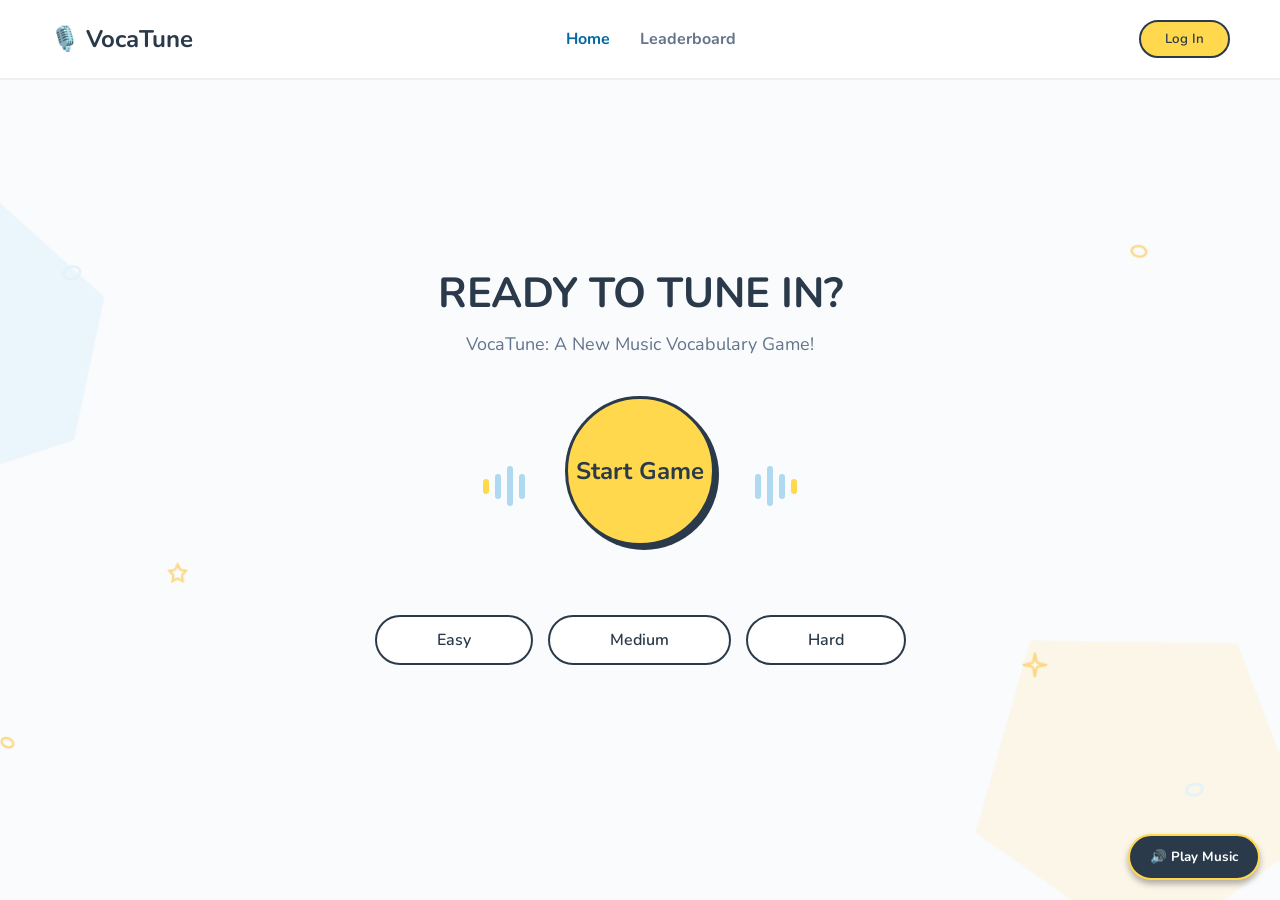
==== Index.html @ 41f9c8a9 "Migrasi VocaTune ke arsitektur MPA" ====
<!DOCTYPE html>
<html lang="en">
<head>
    <meta charset="UTF-8">
    <meta name="viewport" content="width=device-width, initial-scale=1.0">
    <title>Document</title>
    <link rel="stylesheet" href="style.css">
    <link href="https://fonts.googleapis.com/css2?family=Nunito:wght@400;700;900&display=swap" rel="stylesheet">

</head>
<body>
    <div class="floating-notes">
        <span class="note note-1">&#9835;</span> <!-- Nada ♫ -->
        <span class="note note-2">&#9834;</span> <!-- Nada ♪ -->
        <span class="note note-3">&#9836;</span> <!-- Nada ♬ -->
        <span class="note note-4">&#9835;</span>
        <span class="note note-5">&#9834;</span>
    </div>

    <!-- Ornamen Bintang Mengambang -->
    <div class="floating-stars">
        <div class="star star-1">
            <svg viewBox="0 0 24 24" fill="none" stroke="#F6D365" stroke-width="2">
                <polygon
                    points="12 2 15.09 8.26 22 9.27 17 14.14 18.18 21.02 12 17.77 5.82 21.02 7 14.14 2 9.27 8.91 8.26 12 2">
                </polygon>
            </svg>
        </div>
        <div class="star star-2">
            <svg viewBox="0 0 24 24" fill="none" stroke="#F6D365" stroke-width="2">
                <polygon
                    points="12 2 15.09 8.26 22 9.27 17 14.14 18.18 21.02 12 17.77 5.82 21.02 7 14.14 2 9.27 8.91 8.26 12 2">
                </polygon>
            </svg>
        </div>
        <div class="star star-3">
            <svg viewBox="0 0 24 24" fill="none" stroke="#F6D365" stroke-width="2">
                <polygon
                    points="12 2 15.09 8.26 22 9.27 17 14.14 18.18 21.02 12 17.77 5.82 21.02 7 14.14 2 9.27 8.91 8.26 12 2">
                </polygon>
            </svg>
        </div>
        <div class="star star-4">
            <svg viewBox="0 0 24 24" fill="none" stroke="#F6D365" stroke-width="2">
                <polygon
                    points="12 2 15.09 8.26 22 9.27 17 14.14 18.18 21.02 12 17.77 5.82 21.02 7 14.14 2 9.27 8.91 8.26 12 2">
                </polygon>
            </svg>
        </div>
        <div class="star star-5">
            <svg viewBox="0 0 24 24" fill="none" stroke="#F6D365" stroke-width="2">
                <polygon
                    points="12 2 15.09 8.26 22 9.27 17 14.14 18.18 21.02 12 17.77 5.82 21.02 7 14.14 2 9.27 8.91 8.26 12 2">
                </polygon>
            </svg>
        </div>
    </div>

    <!-- 1. NAVIGATION BAR (NAVBAR) -->
    <nav class="navbar">
        <div class="logo">
            <span class="icon">🎙️</span>
            <strong>VocaTune</strong>
        </div>

        <!-- 👇 BAGIAN INI YANG KITA PERBAIKI 👇 -->
        <ul class="nav-links">
            <li><a href="#" id="navHome" class="active">Home</a></li>
            <li><a href="#" id="navLeaderboard">Leaderboard</a></li>
            <!-- 👇 TOMBOL PAUSE PRESISI (SVG) 👇 -->
            <li>
                <a href="#" id="navPause" class="btn-pause-circle" style="display: none;">
                    <svg width="14" height="16" viewBox="0 0 14 16" fill="currentColor">
                        <rect x="0" y="0" width="4" height="16" rx="1"></rect>
                        <rect x="10" y="0" width="4" height="16" rx="1"></rect>
                    </svg>
                </a>
            </li>
        </ul>

        <div class="auth-button">
            <button id="btnLogin" class="btn-primary">Log In</button>
            <!-- Tombol Profil untuk Member (Disembunyikan di awal) -->
            <button id="btnProfile" class="btn-profile" style="display: none;">
                <span class="icon-user">👤</span> Akbar
            </button>
        </div>
    </nav>

    <!-- 2. HERO SECTION (TAMPILAN UTAMA LANDING PAGE) -->
    <main class="hero-section">
        <div class="hero-content">
            <h1 class="title">READY TO TUNE IN?</h1>
            <p class="subtitle">VocaTune: A New Music Vocabulary Game!</p>
            <!-- Tombol Utama Start Game & Dekorasi Gelombang -->
            <div class="start-container">
                <!-- Gelombang Kiri -->
                <div class="audio-wave wave-left">
                    <div class="bar bar-1"></div>
                    <div class="bar bar-2"></div>
                    <div class="bar bar-3"></div>
                    <div class="bar bar-2"></div>
                </div>

                <!-- Wadah untuk Tombol Start dan Maskot -->
                <div class="start-wrapper">
                    <!-- Gambar Maskot -->
                    <!-- Gambar Maskot (Warna Kuning) -->
                    <img src="https://api.dicebear.com/7.x/bottts/svg?seed=Milo&baseColor=ffd84d" alt="Maskot Vocatune"
                        class="mascot-peek">

                    <!-- Tombol Start Milikmu -->
                    <button id="btnStart" class="btn-start">Start Game</button>
                </div>

                <!-- Gelombang Kanan -->
                <div class="audio-wave wave-right">
                    <div class="bar bar-2"></div>
                    <div class="bar bar-3"></div>
                    <div class="bar bar-2"></div>
                    <div class="bar bar-1"></div>
                </div>
            </div>

            <!-- Pilihan Mode Permainan -->
            <!-- Pesan Pilihan Mode (Awalnya Kosong) -->
            <p id="mode-message" class="mode-message"></p>

            <!-- Pilihan Mode Permainan -->
            <div class="mode-selection">
                <button class="btn-mode">Easy</button>
                <button class="btn-mode">Medium</button>
                <button class="btn-mode">Hard</button>
            </div>
        </div>
    </main>
    <!-- Wadah Tombol Menu Bawah -->
<div id="dashboard-menu-buttons" style="display: flex; justify-content: center; gap: 60px; margin-top: -20px;">
    
    <!-- Tombol 1: Runtunan Harian -->
    <div id="btnRuntunanHarian" style="cursor: pointer; text-align: center; max-width: 180px; transition: transform 0.2s;" onmouseover="this.style.transform='scale(1.05)'" onmouseout="this.style.transform='scale(1)'">
        <div style="width: 65px; height: 65px; border: 2px solid #2b3a4a; border-radius: 16px; display: flex; justify-content: center; align-items: center; margin: 0 auto 12px auto; background-color: #fcfaf8;">
            <span style="font-size: 28px;">🔥</span> <!-- Bisa diganti dengan tag <img> ikon SVG aslimu -->
        </div>
        <h3 style="color: #2b3a4a; font-family: 'Nunito', sans-serif; font-size: 15px; font-weight: 800; margin: 0 0 6px 0;">
            Runtunan harian: <span id="home-streak-value">0 Hari</span>
        <p style="color: black; font-family: 'Nunito', sans-serif; font-size: 11px; margin: 0; line-height: 1.4;">Keep your streak alive by playing every day to earn bonus points!</p>
    </div> 

    <!-- Tombol 2: Skor Tertinggi -->
    <div id="btnSkorTertinggi" style="cursor: pointer; text-align: center; max-width: 180px; transition: transform 0.2s;" onmouseover="this.style.transform='scale(1.05)'" onmouseout="this.style.transform='scale(1)'">
        <div style="width: 65px; height: 65px; border: 2px solid #2b3a4a; border-radius: 16px; display: flex; justify-content: center; align-items: center; margin: 0 auto 12px auto; background-color: #fcfaf8;">
            <span style="font-size: 28px;">🏆</span> <!-- Bisa diganti dengan tag <img> ikon SVG aslimu -->
        </div>
        <h3 style="color: #2b3a4a; font-family: 'Nunito', sans-serif; font-size: 15px; font-weight: 800; margin: 0 0 6px 0;">Skor Tertinggi</h3>
        <p style="color: black; font-family: 'Nunito', sans-serif; font-size: 11px; margin: 0; line-height: 1.4;">Raih skor tertinggi dan buktikan kamu adalah yang terbaik!</p>
    </div>

</div>
  <!-- ================= SECTION AUTH (LOG IN & SIGN UP) ================= -->
    <section id="auth-section" style="display: none; position: fixed; top: 0; left: 0; width: 100%; height: 100%; background: rgba(0,0,0,0.7); z-index: 999; justify-content: center; align-items: center;">
        
        <!-- KOTAK FORM LOGIN -->
        <div id="form-login" class="auth-card" style="background: white; padding: 30px; border-radius: 12px; width: 350px; text-align: center;">
            <h2>Log In ke VocaTune</h2>
            <p id="loginError" style="color: red; display: none; font-size: 14px; margin-bottom: 10px;"></p>
            
            <input type="email" id="loginGmail" placeholder="Masukkan Gmail..." style="width: 100%; padding: 10px; margin: 10px 0; border: 1px solid #ccc; border-radius: 6px;" required>
          <!-- Bungkus input password dan ikon matanya di dalam satu div -->
<div style="position: relative; width: 100%; margin-bottom: 15px;">
    <!-- Pastikan ada padding-right agar teks tidak menabrak ikon mata -->
    <input type="password" id="loginPassword" placeholder="Masukkan Password" required style="width: 100%; padding-right: 40px;">
    
    <!-- Ikon matanya ditaruh di sini -->
    <span id="toggleLoginPassword" style="position: absolute; right: 10px; top: 50%; transform: translateY(-50%); cursor: pointer; font-size: 18px; user-select: none;">
        👁️
    </span>
</div>
            <button id="btnSubmitLogin" class="btn-primary" style="width: 100%; padding: 10px; margin-top: 10px;">Log In</button>
            
            <p style="margin-top: 15px; font-size: 14px;">Belum punya akun? <span id="linkToSignUp" style="color: #3498DB; cursor: pointer; text-decoration: underline;">Sign Up di sini</span></p>
        </div>

        <!-- KOTAK FORM SIGN UP -->
        <div id="form-signup" class="auth-card" style="display: none; background: white; padding: 30px; border-radius: 12px; width: 350px; text-align: center;">
            <h2>Buat Akun Baru</h2>
            <p id="signupError" style="color: red; display: none; font-size: 14px; margin-bottom: 10px;"></p>
            
            <input type="text" id="signupUsername" placeholder="Buat Username..." style="width: 100%; padding: 10px; margin: 10px 0; border: 1px solid #ccc; border-radius: 6px;" required>
            <input type="email" id="signupGmail" placeholder="Masukkan Gmail..." style="width: 100%; padding: 10px; margin: 10px 0; border: 1px solid #ccc; border-radius: 6px;" required>
            <input type="password" id="signupPassword" placeholder="Buat Password..." style="width: 100%; padding: 10px; margin: 10px 0; border: 1px solid #ccc; border-radius: 6px;" required>
            <button id="btnSubmitSignup" class="btn-primary" style="width: 100%; padding: 10px; margin-top: 10px;">Sign Up</button>
            
            <p style="margin-top: 15px; font-size: 14px;">Sudah punya akun? <span id="linkToLogin" style="color: #3498DB; cursor: pointer; text-decoration: underline;">Log In di sini</span></p>
        </div>
    </section>

    <!-- Elemen Audio & Tombol BGM -->
    <audio id="bgmAudio" loop autoplay><source src="assets/bgm/s.mp3" type="audio/mpeg"></audio>
    <button id="btnBgm" class="btn-bgm">🔊 Play Music</button>
    <!-- ========================================== -->
    <!-- SCRIPT UNTUK HALAMAN BERANDA -->
    <!-- ========================================== -->
    <script src="https://cdn.jsdelivr.net/npm/@supabase/supabase-js@2"></script>
    <script type="module" src="js/supabase.js"></script>
    <script type="module" src="js/auth.js"></script>
    <script type="module" src="js/ui.js"></script> <!-- Kode klik BGM ada di sini -->
</body>
</html>
---- style.css ----
/* 1. PENGATURAN UMUM */
* {
    margin: 0;
    padding: 0;
    box-sizing: border-box;
    font-family: 'Nunito', sans-serif;
}

body {
    color: #2b3a4a;
    display: flex;
    flex-direction: column;
    min-height: 100vh;

    /* Latar Belakang Utama */
    background-image: url('assets/vocatune-gameplay\ easy\ mode.png');
    background-size: cover;
    background-position: center;
    background-repeat: no-repeat;
}

/* 2. NAVBAR */
.navbar {
    display: flex;
    justify-content: space-between;
    align-items: center;
    padding: 20px 50px;

    background-color: #ffffff;
    border-bottom: 2px solid #f0f0f0;

    /* UBAH DARI ABSOLUTE KE FIXED SUPAYA AMAN DARI BUG KLIK */
    position: fixed;
    width: 100%;
    top: 0;
    left: 0;
    z-index: 1000; /* Ditinggikan agar selalu di atas */
}

.logo {
    font-size: 24px;
    color: #2b3a4a;
}

/* ========================================== */
/* MENU NAVIGASI ATAS */
/* ========================================== */
.nav-links {
    list-style: none;
    /* Menghilangkan titik-titik (bullet) bawaan dari tag ul */
    display: flex;
    gap: 30px;
    margin: 0;
    padding: 0;
}

.nav-links a {
    text-decoration: none;
    color: #64748b;
    font-size: 16px;
    font-weight: bold;
    transition: color 0.3s ease;
}

.nav-links a:hover {
    color: #2b3a4a;
}

.nav-links a.active {
    color: #0369A1;
}

.btn-primary {
    background-color: #ffd84d;
    /* Warna kuning khas Vocatune */
    color: #2b3a4a;
    border: 2px solid #2b3a4a;
    padding: 8px 24px;
    border-radius: 20px;
    font-weight: 600;
    cursor: pointer;
    transition: 0.2s;
}

.btn-primary:hover {
    background-color: #ffcc00;
}

/* 3. HERO SECTION */
.hero-section {
    flex: 1;
    display: flex;
    flex-direction: column;
    align-items: center;
    justify-content: center;
    text-align: center;
    padding: 40px 20px;
    margin-top: 30px;
}

.title {
    font-size: 42px;
    color: #2b3a4a;
    margin-bottom: 10px;
}

.subtitle {
    font-size: 18px;
    color: #64748b;
    margin-bottom: 40px;
}

/* 4. TOMBOL START GAME (BULAT) */
.btn-start {
    background-color: #ffd84d;
    color: #2b3a4a;
    border: 3px solid #2b3a4a;
    width: 150px;
    height: 150px;
    border-radius: 50%;
    font-size: 24px;
    font-weight: 700;
    cursor: pointer;
    margin-bottom: 30px;
    box-shadow: 4px 4px 0px #2b3a4a;
    /* Efek bayangan tegas */
    transition: transform 0.2s;
}

.btn-start:hover {
    transform: scale(1.05);
    /* Membesar sedikit saat disentuh mouse */
}

/* 5. PILIHAN MODE (EASY, MEDIUM, HARD) */
.mode-selection {
    display: flex;
    flex-direction: row;
    /* Mengubah susunan menjadi ke samping */
    justify-content: center;
    /* Posisikan di tengah */
    flex-wrap: wrap;
    /* Jika layar kekecilan, otomatis turun ke bawah */
    gap: 15px;
    /* Memberi jarak antar tombol */
    margin-top: 20px;
}

.btn-mode {
    background-color: #ffffff;
    color: #2b3a4a;
    border: 2px solid #2b3a4a;
    padding: 12px 60px;
    border-radius: 30px;
    font-size: 16px;
    font-weight: 600;
    cursor: pointer;
    transition: all 0.2s ease;
}

/* Efek saat mouse MENYENTUH tombol (Hover) */
.btn-mode:hover {
    background-color: #ffd84d;
    transform: translateY(-3px);
    box-shadow: 0px 4px 0px #2b3a4a;
}

/* Efek saat tombol benar-benar DIPENCET / DIKLIK (Active) */
.btn-mode:active {
    transform: translateY(0px);
    box-shadow: 0px 0px 0px #2b3a4a;
}

/* 6. DEKORASI GELOMBANG SUARA (AUDIO WAVE) */
.start-container {
    display: flex;
    align-items: center;
    justify-content: center;
    gap: 40px;
    margin-bottom: -5px;
}

.audio-wave {
    display: flex;
    align-items: center;
    gap: 6px;
}

.bar {
    width: 6px;
    border-radius: 10px;
    background-color: #aed9f0;
}

.bar-1 {
    height: 15px;
    background-color: #ffd84d;
}

.bar-2 {
    height: 25px;
}

.bar-3 {
    height: 40px;
}

/* 7. ANIMASI GELOMBANG (Bouncing) */
@keyframes soundWave {

    0%,
    100% {
        transform: scaleY(1);
    }

    50% {
        transform: scaleY(0.4);
    }
}

.bar {
    animation: soundWave 1.2s ease-in-out infinite;
}

.wave-left .bar-1,
.wave-right .bar-1 {
    animation-delay: 0s;
}

.wave-left .bar-2,
.wave-right .bar-2 {
    animation-delay: -0.2s;
}

.wave-left .bar-3,
.wave-right .bar-3 {
    animation-delay: -0.4s;
}

/* 8. PESAN PILIHAN MODE */
.mode-message {
    font-size: 16px;
    font-weight: 600;
    color: #64748b;
    margin-bottom: 15px;
    min-height: 24px;
    transition: all 0.3s ease;
}

/* 9. MASKOT MENGINTIP (PEEKING MASCOT) */
.start-wrapper {
    position: relative;
    /* Agar maskot tetap berada di sekitar tombol */
    display: inline-block;
}

.mascot-peek {
    position: absolute;
    top: 30px;
    /* Posisi awal bersembunyi di balik tombol */
    left: 50%;
    transform: translateX(-50%);
    width: 100px;
    height: auto;
    z-index: -1;
    /* Berada di lapisan belakang (di bawah tombol) */

    /* Animasi membal saat naik-turun */
    transition: top 0.3s cubic-bezier(0.175, 0.885, 0.32, 1.275);
}

/* Efek saat mouse mendekati wadah (tombol disentuh) */
.start-wrapper:hover .mascot-peek {
    top: -70px;
    /* Maskot melompat naik ke atas tombol */
}

/* 10. ORNAMEN NOT BALOK MENGAMBANG */
.floating-notes {
    position: fixed;
    /* Ubah 'absolute' menjadi 'fixed' */
    top: 0;
    left: 0;
    width: 100vw;
    /* Gunakan vw agar selebar layar */
    height: 100vh;
    /* Gunakan vh agar setinggi layar penuh */
    pointer-events: none;
    z-index: 1;
    overflow: hidden;
}

/* Bentuk dasar not balok */
.note {
    position: absolute;
    bottom: -100px;
    color: #aed9f0;
    opacity: 1;
    /* UBAH DI SINI: Angka 1 berarti 100% tebal dan solid */
    font-weight: bold;
    /* Membuat bentuk teksnya lebih tebal */
    text-shadow: 0 0 10px #aed9f0, 0 0 20px #aed9f0;
    /* Memberikan efek cahaya (glowing) */
    animation: floatUp linear infinite;
}

/* Animasi melayang ke atas sambil berputar perlahan */
@keyframes floatUp {
    0% {
        transform: translateY(0) rotate(0deg);
        opacity: 0;
    }

    10% {
        opacity: 1;
        /* UBAH DI SINI JUGA */
    }

    90% {
        opacity: 1;
        /* UBAH DI SINI JUGA */
    }

    100% {
        transform: translateY(-110vh) rotate(360deg);
        opacity: 0;
    }
}

/* Mengatur posisi, ukuran, dan kecepatan masing-masing not agar terlihat acak alami */
.note-1 {
    left: 15%;
    animation-duration: 8s;
    font-size: 50px;
}

.note-2 {
    left: 85%;
    animation-duration: 12s;
    animation-delay: 2s;
    font-size: 40px;
}

.note-3 {
    left: 25%;
    animation-duration: 10s;
    animation-delay: 4s;
    font-size: 35px;
}

.note-4 {
    left: 75%;
    animation-duration: 9s;
    animation-delay: 1s;
    font-size: 45px;
    color: #ffd84d;
}

/* Sedikit sentuhan warna kuning! */
.note-5 {
    left: 50%;
    animation-duration: 14s;
    animation-delay: 6s;
    font-size: 60px;
}

/* 11. TOMBOL BACKGROUND MUSIC (BGM) */
.btn-bgm {
    position: fixed;
    bottom: 20px;
    right: 20px;
    padding: 12px 20px;
    background-color: #2b3a4a;
    color: white;
    border: 2px solid #ffd84d;
    /* Garis tepi kuning senada dengan tombol Start */
    border-radius: 50px;
    font-weight: bold;
    cursor: pointer;
    z-index: 10;
    transition: all 0.3s ease;
    box-shadow: 0 4px 6px rgba(0, 0, 0, 0.3);
}

/* Efek saat tombol disentuh mouse */
.btn-bgm:hover {
    transform: scale(1.1);
    background-color: #ffd84d;
    color: #2b3a4a;
}

/* --- ORNAMEN BINTANG (MELAYANG & MENGHILANG) --- */
.floating-stars {
    position: absolute;
    top: 0;
    left: 0;
    width: 100%;
    height: 100%;
    pointer-events: none;
    /* Agar tidak menghalangi klik */
    z-index: 1;
}

.star {
    position: absolute;
    width: 25px;
    /* Ukuran bintang */
    height: 25px;
    /* Menggunakan animasi baru yang berdurasi 5 detik dan berulang */
    animation: floatUpAndFade 5s linear infinite;
    opacity: 0;
    /* Mulai dari transparan */
}

/* Mengatur posisi awal dan jeda waktu muncul agar tidak berbarengan */
.star-1 {
    bottom: 20%;
    left: 15%;
    animation-delay: 0s;
}

.star-2 {
    bottom: 30%;
    left: 80%;
    animation-delay: 1.5s;
}

.star-3 {
    bottom: 10%;
    left: 50%;
    animation-delay: 3s;
}

/* Logika Animasi: Melayang ke atas lalu memudar */
@keyframes floatUpAndFade {
    0% {
        transform: translateY(0) scale(0.8);
        opacity: 0;
        /* Muncul perlahan */
    }

    20% {
        opacity: 1;
        /* Terlihat jelas */
    }

    80% {
        opacity: 1;
        /* Masih terlihat jelas */
    }

    100% {
        transform: translateY(-150px) scale(1.2);
        /* Bergerak jauh ke atas & membesar */
        opacity: 0;
        /* Menghilang di akhir */
    }
}

/* Posisi dan Jeda Waktu Muncul Bintang */
.star-1 {
    bottom: 15%;
    left: 10%;
    animation-delay: 0s;
}

.star-2 {
    bottom: 35%;
    left: 85%;
    animation-delay: 1s;
}

.star-3 {
    bottom: 50%;
    left: 45%;
    animation-delay: 2.5s;
}

.star-4 {
    bottom: 20%;
    left: 70%;
    animation-delay: 1.5s;
}

.star-5 {
    bottom: 40%;
    left: 20%;
    animation-delay: 3s;
}

/* (Bagian @keyframes floatUpAndFade biarkan sama seperti sebelumnya) */

/* ==========================================
   12. WADAH GAME (GAME CONTAINER)
   ========================================== */
#game-container {
    width: 800px;
    height: 580px;
    position: relative;
    margin: 120px auto 0 auto;
    /* Menjauhkan jarak dari Navbar atas agar pas di tengah */
    display: flex;
    justify-content: center;
    align-items: flex-start;
}

#game-container canvas {
    position: absolute;
    top: 0;
    left: 0;
}

/* ========================================== */
/* HALAMAN STATISTIK (DESAIN FINAL) */
/* ========================================== */
#statistik-section {
    display: none;
    /* 🎯 WAJIB DIUBAH DARI FLEX MENJADI NONE AGAR TERSEMBUNYI DI AWAL */
    justify-content: center;

    /* KUNCI 1: Memaksa elemen mulai dari atas, bukan dari tengah layar */
    align-items: flex-start;

    /* KUNCI 2: Padding atas diperbesar menjadi 80px agar tidak mepet atau tertutup menu navigasi */
    padding: 80px 20px 40px;

    background-color: #f8fafc;
    min-height: 100vh;
    width: 100%;
}

.statistik-container {
    width: 100%;
    max-width: 1000px;
    /* Lebar dibuat maksimal agar menyerupai desain */
}

.statistik-header h2 {
    color: #2b3a4a;
    font-size: 24px;
    margin-bottom: 5px;
}

.statistik-header p {
    color: #64748b;
    font-size: 14px;
    margin-bottom: 30px;
}

.stat-card-wide {
    background-color: #ffffff;
    border: 2px solid #2b3a4a;
    border-radius: 15px;
    padding: 25px;
    margin-bottom: 20px;
    text-align: left;
}

.stat-card-header {
    display: flex;
    align-items: center;
    gap: 10px;
    margin-bottom: 15px;
}

.stat-card-header h3 {
    margin: 0;
    color: #2b3a4a;
    font-size: 18px;
    flex-grow: 1;
    /* Mendorong lencana Total ke ujung kanan */
}

.stat-subtitle {
    color: #64748b;
    font-size: 13px;
    margin-bottom: 20px;
}

.stat-info-row {
    display: flex;
    align-items: center;
    gap: 40px;
}

.stat-item {
    color: #2b3a4a;
    font-size: 15px;
}

.stat-badge {
    background-color: #FEF3C7;
    color: #D97706;
    padding: 5px 15px;
    border-radius: 20px;
    font-weight: bold;
    font-size: 14px;
    border: 1px solid #FDE68A;
}

.badge-total {
    background-color: #E0F2FE;
    color: #0369A1;
    padding: 5px 15px;
    border-radius: 10px;
    font-size: 12px;
    font-weight: bold;
}

/* --- GRID KARTU KOSAKATA --- */
.kosakata-grid {
    display: grid;
    /* Otomatis membuat kolom sesuai ketersediaan ruang */
    grid-template-columns: repeat(auto-fit, minmax(160px, 1fr));
    gap: 15px;
}

.kosa-card {
    border: 1px solid #2b3a4a;
    border-radius: 12px;
    padding: 15px;
    background-color: #ffffff;
    display: flex;
    flex-direction: column;
    gap: 8px;
}

.kosa-judul {
    font-weight: bold;
    color: #2b3a4a;
    font-size: 16px;
}

.kosa-arti {
    color: #D97706;
    font-size: 12px;
    font-weight: bold;
}

.kosa-desc {
    color: #64748b;
    font-size: 11px;
    line-height: 1.4;
}

.statistik-card {
    background-color: #ffffff;
    border: 2px solid #2b3a4a;
    border-radius: 20px;
    padding: 40px;
    width: 100%;
    max-width: 600px;
    text-align: center;
    box-shadow: 0 10px 25px rgba(0, 0, 0, 0.1);
}

.statistik-card h2 {
    color: #2b3a4a;
    font-size: 28px;
    margin-bottom: 30px;
}

.skor-container {
    display: flex;
    justify-content: space-between;
    gap: 20px;
    margin-bottom: 30px;
}

.skor-box {
    background-color: #E0F2FE;
    border: 2px solid #2b3a4a;
    border-radius: 15px;
    padding: 20px;
    flex: 1;
}

.skor-label {
    font-size: 14px;
    color: #64748b;
    font-weight: bold;
}

.skor-box h3 {
    font-size: 36px;
    color: #2b3a4a;
    margin: 10px 0 0 0;
}

.kosakata-container {
    background-color: #f8fafc;
    border: 2px dashed #cbd5e1;
    border-radius: 15px;
    padding: 20px;
    text-align: left;
    margin-bottom: 30px;
}

.kosakata-container h3 {
    color: #2b3a4a;
    font-size: 18px;
    margin-bottom: 15px;
    margin-top: 0;
}

#daftarKosakata {
    list-style-type: none;
    padding: 0;
    margin: 0;
}

#daftarKosakata li {
    padding: 10px 0;
    border-bottom: 1px solid #e2e8f0;
    color: #475569;
}

#daftarKosakata li:last-child {
    border-bottom: none;
}

#daftarKosakata li strong {
    color: #2b3a4a;
    font-size: 16px;
}

.statistik-buttons {
    display: flex;
    justify-content: center;
    gap: 15px;
}

/* ========================================== */
/* MODAL PAUSE */
/* ========================================== */
.modal-overlay {
    position: fixed;
    top: 0;
    left: 0;
    width: 100%;
    height: 100%;
    background-color: rgba(0, 0, 0, 0.7);
    /* Latar belakang gelap transparan */
    display: flex;
    justify-content: center;
    align-items: center;
    z-index: 1000;
    /* Memastikan kotak selalu berada di lapisan paling atas */
}

.modal-box {
    background-color: #ffffff;
    padding: 30px;
    border-radius: 15px;
    text-align: center;
    border: 2px solid #2b3a4a;
    box-shadow: 0 10px 25px rgba(0, 0, 0, 0.2);
    min-width: 300px;
}

.modal-box h3 {
    color: #2b3a4a;
    margin-top: 0;
    margin-bottom: 20px;
}

.modal-buttons {
    display: flex;
    flex-direction: column;
    gap: 12px;
}

/* MENGUBAH TOMBOL KEDUA DI DALAM KOTAK PAUSE */
.modal-buttons .btn-secondary {
    background-color: #FEF3C7;
    /* Warna kuning muda / pastel */
    border: 2px solid #2b3a4a;
    /* Garis tepi gelap agar serasi dengan tombol utama */
    color: #2b3a4a;
    /* Warna teks gelap */
    border-radius: 50px;
    /* Bentuk membulat (oval) */
    padding: 12px 20px;
    font-size: 16px;
    font-weight: bold;
    cursor: pointer;
    transition: background-color 0.3s ease;
    /* Efek transisi halus */
}

/* EFEK SAAT TOMBOL DISENTUH MOUSE */
.modal-buttons .btn-secondary:hover {
    background-color: #FDE68A;
    /* Kuningnya sedikit lebih terang saat disentuh */
}

/* ========================================== */
/* TOMBOL PAUSE BULAT PRESISI DI NAVBAR */
/* ========================================== */
.btn-pause-circle {
    width: 38px;
    height: 38px;
    background-color: #2b3a4a;
    /* Biru tua VocaTune */
    color: #ffd84d !important;
    /* Warna ikon kuning VocaTune (satu tema) */
    border-radius: 50%;

    /* Memusatkan SVG persis di tengah mutlak */
    display: inline-flex;
    justify-content: center;
    align-items: center;

    text-decoration: none;
    margin-left: 10px;
    transition: transform 0.2s ease, background-color 0.2s ease, color 0.2s ease;
}

/* Efek saat disentuh: Warna berbalik agar interaktif */
.btn-pause-circle:hover {
    transform: scale(1.1);
    background-color: #ffd84d;
    color: #2b3a4a !important;
    box-shadow: 0 4px 8px rgba(0, 0, 0, 0.15);
}

#medium-input-overlay {
    display: none;
    position: absolute !important;

    /* 👇 INI DIA KUNCI JARAKNYA (265px = Jarak 5px, 270px = Jarak 10px) 👇 */
    top: 265px !important;

    left: 40px !important;
    width: 720px !important;
    background-color: #ffffff;
    border: 2px solid #2b3a4a;
    border-radius: 20px;
    padding: 30px;
    z-index: 10;
    box-sizing: border-box;
    box-shadow: 0 4px 6px rgba(0, 0, 0, 0.05);
    text-align: left;
    margin: 0 !important;
    transform: none !important;
}

.input-header {
    display: flex;
    align-items: center;
    gap: 12px;
    /* Jarak ikon dan teks judul */
    color: #2b3a4a;
    font-size: 20px;
    /* Sedikit lebih besar dan tegas */
    margin-bottom: 6px;
    /* Jarak presisi ke sub-judul */
}

.input-subtext {
    font-size: 13px;
    color: #64748b;
    margin-bottom: 25px;
    /* Jarak lega memisahkan teks dengan area input */
    line-height: 1.5;
}

#inputJawabanMedium {
    width: 100%;
    padding: 16px 20px;
    border: 2px solid #2b3a4a;
    border-radius: 12px;
    font-size: 16px;
    font-family: 'Nunito', sans-serif;
    color: #2b3a4a;
    background-color: #f8fafc;
    /* Warna abu-abu super muda agar kontras dengan putih */
    outline: none;
    box-sizing: border-box;
    /* Mencegah input luber ke kanan */
    transition: all 0.2s ease;
}

/* Efek menyala saat kotak sedang diketik */
#inputJawabanMedium:focus {
    background-color: #ffffff;
    border-color: #0369A1;
    box-shadow: 0 0 0 4px rgba(3, 105, 161, 0.15);
}

/* Memaksa tombol agar membentang penuh dan proporsional */
#btnSubmitMedium {
    width: 100%;
    /* KUNCI: Agar tombolnya sejajar penuh dengan kotak input */
    margin-top: 20px;
    padding: 15px;
    border-radius: 12px;
    font-size: 16px;
    font-weight: bold;
    box-sizing: border-box;
    /* Agar padding tidak merusak lebar 100% */
    cursor: pointer;
}
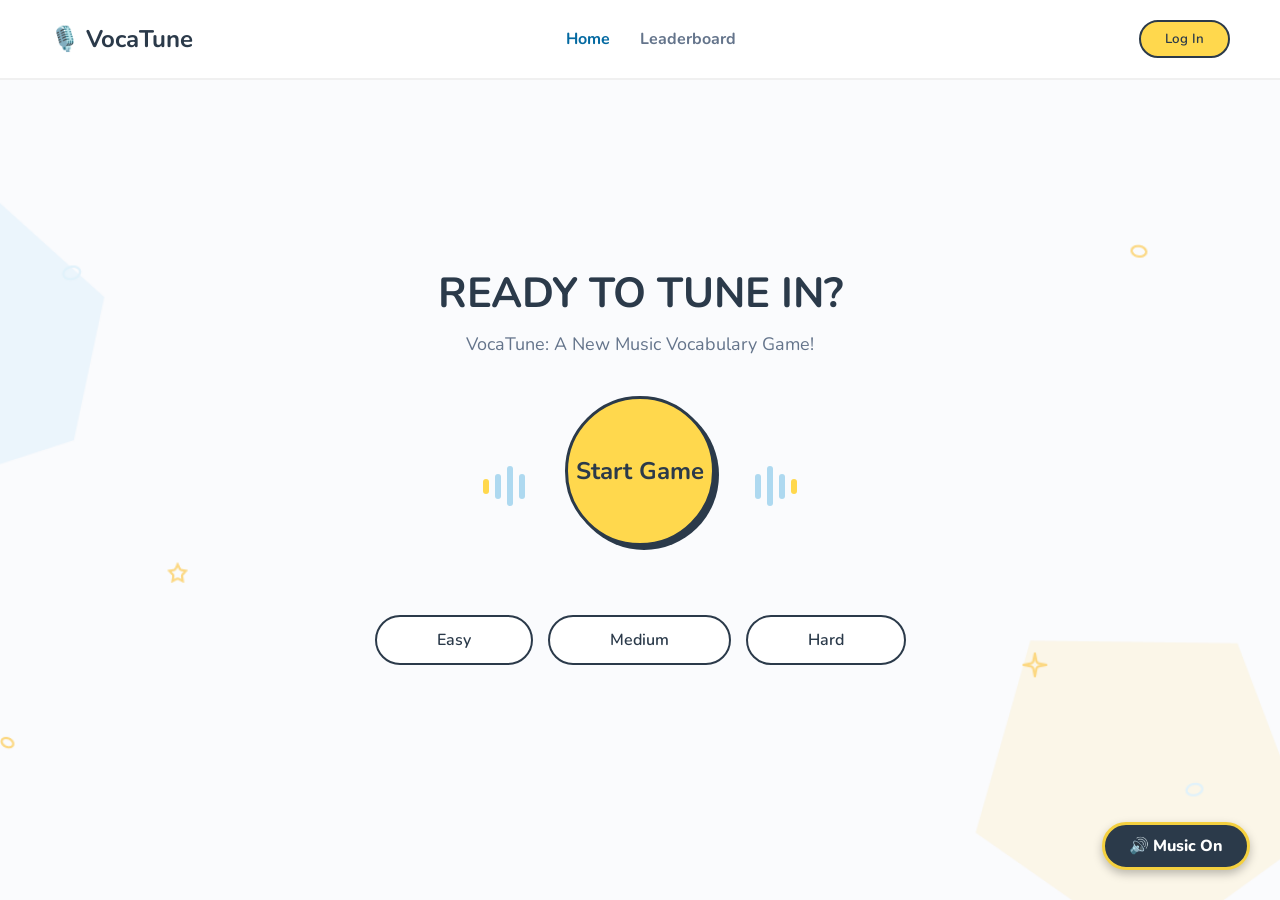
==== commit 352ac013: "Penyelesaian page performa" ====
--- a/Index.html
+++ b/Index.html
@@ -137,22 +137,25 @@
     <!-- Wadah Tombol Menu Bawah -->
 <div id="dashboard-menu-buttons" style="display: flex; justify-content: center; gap: 60px; margin-top: -20px;">
     
-    <!-- Tombol 1: Runtunan Harian -->
+  <!-- Tombol 1: Runtunan Harian -->
     <div id="btnRuntunanHarian" style="cursor: pointer; text-align: center; max-width: 180px; transition: transform 0.2s;" onmouseover="this.style.transform='scale(1.05)'" onmouseout="this.style.transform='scale(1)'">
         <div style="width: 65px; height: 65px; border: 2px solid #2b3a4a; border-radius: 16px; display: flex; justify-content: center; align-items: center; margin: 0 auto 12px auto; background-color: #fcfaf8;">
-            <span style="font-size: 28px;">🔥</span> <!-- Bisa diganti dengan tag <img> ikon SVG aslimu -->
+            <span style="font-size: 28px;">🔥</span> 
         </div>
         <h3 style="color: #2b3a4a; font-family: 'Nunito', sans-serif; font-size: 15px; font-weight: 800; margin: 0 0 6px 0;">
             Runtunan harian: <span id="home-streak-value">0 Hari</span>
+        </h3> <!-- 👈 Ini tag penutup yang ditambahkan -->
         <p style="color: black; font-family: 'Nunito', sans-serif; font-size: 11px; margin: 0; line-height: 1.4;">Keep your streak alive by playing every day to earn bonus points!</p>
     </div> 
 
     <!-- Tombol 2: Skor Tertinggi -->
     <div id="btnSkorTertinggi" style="cursor: pointer; text-align: center; max-width: 180px; transition: transform 0.2s;" onmouseover="this.style.transform='scale(1.05)'" onmouseout="this.style.transform='scale(1)'">
         <div style="width: 65px; height: 65px; border: 2px solid #2b3a4a; border-radius: 16px; display: flex; justify-content: center; align-items: center; margin: 0 auto 12px auto; background-color: #fcfaf8;">
-            <span style="font-size: 28px;">🏆</span> <!-- Bisa diganti dengan tag <img> ikon SVG aslimu -->
-        </div>
-        <h3 style="color: #2b3a4a; font-family: 'Nunito', sans-serif; font-size: 15px; font-weight: 800; margin: 0 0 6px 0;">Skor Tertinggi</h3>
+            <span style="font-size: 28px;">🏆</span> 
+        </div>
+        <h3 style="color: #2b3a4a; font-family: 'Nunito', sans-serif; font-size: 15px; font-weight: 800; margin: 0 0 6px 0;">
+            Skor Tertinggi: <span id="home-highscore-value">0 Poin</span> <!-- 👈 Tambahan span agar angkanya dinamis -->
+        </h3>
         <p style="color: black; font-family: 'Nunito', sans-serif; font-size: 11px; margin: 0; line-height: 1.4;">Raih skor tertinggi dan buktikan kamu adalah yang terbaik!</p>
     </div>
 
@@ -196,8 +199,8 @@
     </section>
 
     <!-- Elemen Audio & Tombol BGM -->
+    <button id="btnBgm" class="btn-bgm">🔊 Music On</button>
     <audio id="bgmAudio" loop autoplay><source src="assets/bgm/s.mp3" type="audio/mpeg"></audio>
-    <button id="btnBgm" class="btn-bgm">🔊 Play Music</button>
     <!-- ========================================== -->
     <!-- SCRIPT UNTUK HALAMAN BERANDA -->
     <!-- ========================================== -->
--- a/style.css
+++ b/style.css
@@ -364,29 +364,30 @@
     font-size: 60px;
 }
 
-/* 11. TOMBOL BACKGROUND MUSIC (BGM) */
+
+
+/* 11.TOMBOL BGM GLOBAL */
 .btn-bgm {
     position: fixed;
-    bottom: 20px;
-    right: 20px;
-    padding: 12px 20px;
+    bottom: 30px;
+    right: 30px;
     background-color: #2b3a4a;
-    color: white;
-    border: 2px solid #ffd84d;
-    /* Garis tepi kuning senada dengan tombol Start */
-    border-radius: 50px;
-    font-weight: bold;
+    color: #ffffff;
+    border: 3px solid #F4D03F; /* Warna kuning border */
+    border-radius: 30px; /* Membuat bentuk melengkung seperti pil */
+    padding: 10px 24px;
+    font-family: 'Nunito', sans-serif;
+    font-weight: 800;
+    font-size: 16px;
     cursor: pointer;
-    z-index: 10;
-    transition: all 0.3s ease;
-    box-shadow: 0 4px 6px rgba(0, 0, 0, 0.3);
-}
-
-/* Efek saat tombol disentuh mouse */
+    box-shadow: 0 4px 10px rgba(0, 0, 0, 0.25); /* Bayangan tombol */
+    z-index: 9999;
+    transition: transform 0.2s ease, background-color 0.2s ease;
+}
+
 .btn-bgm:hover {
-    transform: scale(1.1);
-    background-color: #ffd84d;
-    color: #2b3a4a;
+    transform: translateY(-3px);
+    background-color: #384b5e;
 }
 
 /* --- ORNAMEN BINTANG (MELAYANG & MENGHILANG) --- */
@@ -900,4 +901,68 @@
     box-sizing: border-box;
     /* Agar padding tidak merusak lebar 100% */
     cursor: pointer;
+}
+/* ========================================== */
+/* KARTU SKOR TERTINGGI & PERFORMA GLOBAL     */
+/* ========================================== */
+#global-performa-section {
+    margin-bottom: 25px;
+}
+
+.global-header {
+    border-bottom: 1px solid #e2e8f0;
+    padding-bottom: 12px;
+    margin-bottom: 15px;
+}
+
+.subtitle-left {
+    text-align: left;
+    margin-bottom: 20px;
+}
+
+.global-stats-grid {
+    display: flex;
+    gap: 15px;
+    flex-wrap: wrap;
+    justify-content: space-between;
+}
+
+.global-stat-item {
+    flex: 1;
+    min-width: 140px;
+    padding: 15px;
+    border: 1px solid #cbd5e1;
+    border-radius: 8px;
+    display: flex;
+    align-items: center;
+    gap: 12px;
+    background-color: #f8fafc;
+    transition: transform 0.2s ease, box-shadow 0.2s ease;
+}
+
+/* Efek saat kursor diarahkan ke kartu */
+.global-stat-item:hover {
+    transform: translateY(-3px);
+    box-shadow: 0 4px 10px rgba(0, 0, 0, 0.05);
+}
+
+.stat-icon {
+    font-size: 24px;
+}
+
+.stat-text {
+    display: flex;
+    flex-direction: column;
+}
+
+.stat-label {
+    font-size: 11px;
+    color: #64748b;
+    font-weight: 700;
+}
+
+.stat-value {
+    font-size: 16px;
+    font-weight: 900;
+    color: #2b3a4a;
 }
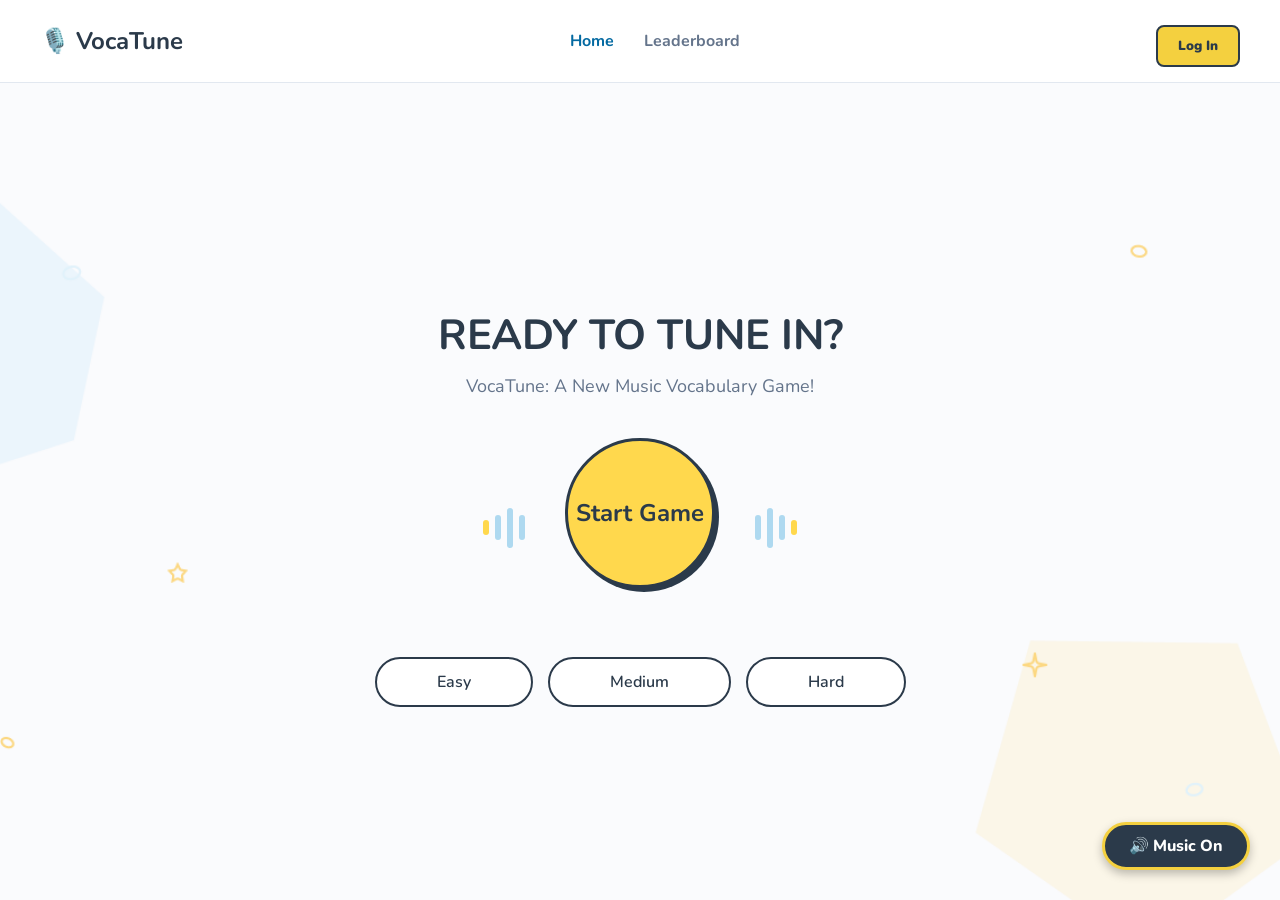
==== commit 77407fc7: "Membuat Page profile" ====
--- a/Index.html
+++ b/Index.html
@@ -1,5 +1,6 @@
 <!DOCTYPE html>
 <html lang="en">
+
 <head>
     <meta charset="UTF-8">
     <meta name="viewport" content="width=device-width, initial-scale=1.0">
@@ -8,6 +9,7 @@
     <link href="https://fonts.googleapis.com/css2?family=Nunito:wght@400;700;900&display=swap" rel="stylesheet">
 
 </head>
+
 <body>
     <div class="floating-notes">
         <span class="note note-1">&#9835;</span> <!-- Nada ♫ -->
@@ -81,11 +83,20 @@
         <div class="auth-button">
             <button id="btnLogin" class="btn-primary">Log In</button>
             <!-- Tombol Profil untuk Member (Disembunyikan di awal) -->
-            <button id="btnProfile" class="btn-profile" style="display: none;">
-                <span class="icon-user">👤</span> Akbar
+            <button id="btnProfile" class="btn-profile" style="display: none;" >
+                <span class="icon-user">👤</span> user
             </button>
         </div>
+        
+
     </nav>
+
+    <div style="position: absolute; top: 85px; left: 50px; z-index: 100;">
+        <a href="admin-lagu.html" id="tombolMenuAdmin"
+            style="display: none; background-color: #2b3a4a; color: #F4D03F; padding: 10px 20px; border-radius: 8px; text-decoration: none; font-weight: bold; font-family: 'Nunito', sans-serif; box-shadow: 0 4px 10px rgba(0,0,0,0.15);">
+            ⚙️ Dashboard Admin
+        </a>
+    </div>
 
     <!-- 2. HERO SECTION (TAMPILAN UTAMA LANDING PAGE) -->
     <main class="hero-section">
@@ -135,72 +146,102 @@
         </div>
     </main>
     <!-- Wadah Tombol Menu Bawah -->
-<div id="dashboard-menu-buttons" style="display: flex; justify-content: center; gap: 60px; margin-top: -20px;">
-    
-  <!-- Tombol 1: Runtunan Harian -->
-    <div id="btnRuntunanHarian" style="cursor: pointer; text-align: center; max-width: 180px; transition: transform 0.2s;" onmouseover="this.style.transform='scale(1.05)'" onmouseout="this.style.transform='scale(1)'">
-        <div style="width: 65px; height: 65px; border: 2px solid #2b3a4a; border-radius: 16px; display: flex; justify-content: center; align-items: center; margin: 0 auto 12px auto; background-color: #fcfaf8;">
-            <span style="font-size: 28px;">🔥</span> 
-        </div>
-        <h3 style="color: #2b3a4a; font-family: 'Nunito', sans-serif; font-size: 15px; font-weight: 800; margin: 0 0 6px 0;">
-            Runtunan harian: <span id="home-streak-value">0 Hari</span>
-        </h3> <!-- 👈 Ini tag penutup yang ditambahkan -->
-        <p style="color: black; font-family: 'Nunito', sans-serif; font-size: 11px; margin: 0; line-height: 1.4;">Keep your streak alive by playing every day to earn bonus points!</p>
-    </div> 
-
-    <!-- Tombol 2: Skor Tertinggi -->
-    <div id="btnSkorTertinggi" style="cursor: pointer; text-align: center; max-width: 180px; transition: transform 0.2s;" onmouseover="this.style.transform='scale(1.05)'" onmouseout="this.style.transform='scale(1)'">
-        <div style="width: 65px; height: 65px; border: 2px solid #2b3a4a; border-radius: 16px; display: flex; justify-content: center; align-items: center; margin: 0 auto 12px auto; background-color: #fcfaf8;">
-            <span style="font-size: 28px;">🏆</span> 
-        </div>
-        <h3 style="color: #2b3a4a; font-family: 'Nunito', sans-serif; font-size: 15px; font-weight: 800; margin: 0 0 6px 0;">
-            Skor Tertinggi: <span id="home-highscore-value">0 Poin</span> <!-- 👈 Tambahan span agar angkanya dinamis -->
-        </h3>
-        <p style="color: black; font-family: 'Nunito', sans-serif; font-size: 11px; margin: 0; line-height: 1.4;">Raih skor tertinggi dan buktikan kamu adalah yang terbaik!</p>
-    </div>
-
+    <div id="dashboard-menu-buttons"
+        style="display: none; justify-content: center; align-items: center; gap: 60px; margin-top: -20px;">
+
+       <!-- Tombol 1: Runtunan Harian -->
+<div id="btnRuntunanHarian" class="home-stat-card">
+    <div class="home-stat-icon-wrapper">
+        <span class="home-stat-icon">
+            <svg xmlns="http://www.w3.org/2000/svg" width="40" height="40" viewBox="0 0 24 24" fill="none" stroke="currentColor" stroke-width="1.25" stroke-linecap="round" stroke-linejoin="round" class="lucide lucide-flame preview-icon">
+                <path d="M12 3q1 4 4 6.5t3 5.5a1 1 0 0 1-14 0 5 5 0 0 1 1-3 1 1 0 0 0 5 0c0-2-1.5-3-1.5-5q0-2 2.5-4"/>
+            </svg>
+        </span>
+    </div>
+    <h3 class="home-stat-title">
+        Runtunan harian: <span id="home-streak-value">0 Hari</span>
+    </h3>
+    <p class="home-stat-desc">
+        Keep your streak alive by playing every day!
+    </p>
 </div>
-  <!-- ================= SECTION AUTH (LOG IN & SIGN UP) ================= -->
-    <section id="auth-section" style="display: none; position: fixed; top: 0; left: 0; width: 100%; height: 100%; background: rgba(0,0,0,0.7); z-index: 999; justify-content: center; align-items: center;">
-        
+
+        <!-- Tombol 2: Skor Tertinggi -->
+<div id="btnSkorTertinggi" class="home-stat-card">
+    <div class="home-stat-icon-wrapper">
+        <span class="home-stat-icon">
+            <svg xmlns="http://www.w3.org/2000/svg" width="40" height="40" viewBox="0 0 24 24" fill="none" stroke="currentColor" stroke-width="1.25" stroke-linecap="round" stroke-linejoin="round" class="lucide lucide-award preview-icon">
+                <path d="m15.477 12.89 1.515 8.526a.5.5 0 0 1-.81.47l-3.58-2.687a1 1 0 0 0-1.197 0l-3.586 2.686a.5.5 0 0 1-.81-.469l1.514-8.526"/>
+                <circle cx="12" cy="8" r="6"/>
+            </svg>
+        </span>
+    </div>
+    <h3 class="home-stat-title">
+        Skor Tertinggi: <span id="home-highscore-value">0 Poin</span>
+    </h3>
+    <p class="home-stat-desc">
+        Raih skor tertinggi dan jadilah yang terbaik!
+    </p>
+</div>
+
+
+
+
+
+    </div>
+ <!-- ================= 1. TOMBOL ADMIN (Melayang di bawah logo) ================= -->
+    <a href="admin-lagu.html" id="tombolMenuAdmin" class="admin-dashboard-btn">
+    ⚙️ Dashboard Admin
+</a>
+    <!-- ================= 2. SECTION AUTH (LOG IN & SIGN UP) ================= -->
+    <section id="auth-section" class="auth-overlay">
+
         <!-- KOTAK FORM LOGIN -->
-        <div id="form-login" class="auth-card" style="background: white; padding: 30px; border-radius: 12px; width: 350px; text-align: center;">
+        <div id="form-login" class="auth-card">
             <h2>Log In ke VocaTune</h2>
-            <p id="loginError" style="color: red; display: none; font-size: 14px; margin-bottom: 10px;"></p>
-            
-            <input type="email" id="loginGmail" placeholder="Masukkan Gmail..." style="width: 100%; padding: 10px; margin: 10px 0; border: 1px solid #ccc; border-radius: 6px;" required>
-          <!-- Bungkus input password dan ikon matanya di dalam satu div -->
-<div style="position: relative; width: 100%; margin-bottom: 15px;">
-    <!-- Pastikan ada padding-right agar teks tidak menabrak ikon mata -->
-    <input type="password" id="loginPassword" placeholder="Masukkan Password" required style="width: 100%; padding-right: 40px;">
-    
-    <!-- Ikon matanya ditaruh di sini -->
-    <span id="toggleLoginPassword" style="position: absolute; right: 10px; top: 50%; transform: translateY(-50%); cursor: pointer; font-size: 18px; user-select: none;">
-        👁️
-    </span>
-</div>
-            <button id="btnSubmitLogin" class="btn-primary" style="width: 100%; padding: 10px; margin-top: 10px;">Log In</button>
-            
-            <p style="margin-top: 15px; font-size: 14px;">Belum punya akun? <span id="linkToSignUp" style="color: #3498DB; cursor: pointer; text-decoration: underline;">Sign Up di sini</span></p>
+            <p id="loginError" class="auth-error-msg"></p>
+
+            <input type="email" id="loginGmail" class="auth-input" placeholder="Masukkan Gmail..." required>
+            
+            <div class="auth-password-wrapper">
+                <input type="password" id="loginPassword" class="auth-input auth-password-input" placeholder="Masukkan Password" required>
+                <!-- Ikon Mata Login -->
+                <span id="toggleLoginPassword" class="auth-password-toggle">
+                    <svg xmlns="http://www.w3.org/2000/svg" width="24" height="24" viewBox="0 0 24 24" fill="none" stroke="currentColor" stroke-width="1" stroke-linecap="round" stroke-linejoin="round" class="lucide lucide-eye preview-icon">
+                        <path d="M2.062 12.348a1 1 0 0 1 0-.696 10.75 10.75 0 0 1 19.876 0 1 1 0 0 1 0 .696 10.75 10.75 0 0 1-19.876 0"/>
+                        <circle cx="12" cy="12" r="3"/>
+                    </svg>
+                </span>
+            </div>
+            
+            <button id="btnSubmitLogin" class="btn-primary auth-submit-btn">Log In</button>
+
+            <p class="auth-footer-text">Belum punya akun? <span id="linkToSignUp" class="auth-link">Sign Up di sini</span></p>
         </div>
 
         <!-- KOTAK FORM SIGN UP -->
-        <div id="form-signup" class="auth-card" style="display: none; background: white; padding: 30px; border-radius: 12px; width: 350px; text-align: center;">
+        <div id="form-signup" class="auth-card">
             <h2>Buat Akun Baru</h2>
-            <p id="signupError" style="color: red; display: none; font-size: 14px; margin-bottom: 10px;"></p>
-            
-            <input type="text" id="signupUsername" placeholder="Buat Username..." style="width: 100%; padding: 10px; margin: 10px 0; border: 1px solid #ccc; border-radius: 6px;" required>
-            <input type="email" id="signupGmail" placeholder="Masukkan Gmail..." style="width: 100%; padding: 10px; margin: 10px 0; border: 1px solid #ccc; border-radius: 6px;" required>
-            <input type="password" id="signupPassword" placeholder="Buat Password..." style="width: 100%; padding: 10px; margin: 10px 0; border: 1px solid #ccc; border-radius: 6px;" required>
-            <button id="btnSubmitSignup" class="btn-primary" style="width: 100%; padding: 10px; margin-top: 10px;">Sign Up</button>
-            
-            <p style="margin-top: 15px; font-size: 14px;">Sudah punya akun? <span id="linkToLogin" style="color: #3498DB; cursor: pointer; text-decoration: underline;">Log In di sini</span></p>
-        </div>
+            <p id="signupError" class="auth-error-msg"></p>
+
+            <input type="text" id="signupUsername" class="auth-input" placeholder="Buat Username..." required>
+            <input type="email" id="signupGmail" class="auth-input" placeholder="Masukkan Gmail..." required>
+            
+            <!-- (Opsional) Jika kamu mau pakai ikon mata juga di Sign Up, tinggal gunakan struktur wrapper seperti di Login -->
+            <input type="password" id="signupPassword" class="auth-input" placeholder="Buat Password..." required>
+            
+            <button id="btnSubmitSignup" class="btn-primary auth-submit-btn">Sign Up</button>
+
+            <p class="auth-footer-text">Sudah punya akun? <span id="linkToLogin" class="auth-link">Log In di sini</span></p>
+        </div>
+
     </section>
 
     <!-- Elemen Audio & Tombol BGM -->
     <button id="btnBgm" class="btn-bgm">🔊 Music On</button>
-    <audio id="bgmAudio" loop autoplay><source src="assets/bgm/s.mp3" type="audio/mpeg"></audio>
+    <audio id="bgmAudio" loop autoplay>
+        <source src="assets/bgm/s.mp3" type="audio/mpeg">
+    </audio>
     <!-- ========================================== -->
     <!-- SCRIPT UNTUK HALAMAN BERANDA -->
     <!-- ========================================== -->
@@ -209,4 +250,5 @@
     <script type="module" src="js/auth.js"></script>
     <script type="module" src="js/ui.js"></script> <!-- Kode klik BGM ada di sini -->
 </body>
+
 </html>
--- a/style.css
+++ b/style.css
@@ -607,6 +607,58 @@
     font-size: 12px;
     font-weight: bold;
 }
+/* =========================================
+   KARTU STATISTIK BERANDA (Tombol Api & Piala)
+   ========================================= */
+
+/* Pembungkus Utama & Animasi Hover */
+.home-stat-card {
+    cursor: pointer;
+    text-align: center;
+    max-width: 180px;
+    transition: transform 0.2s ease-in-out;
+}
+
+.home-stat-card:hover {
+    transform: scale(1.05);
+}
+
+/* Kotak Kuning Pembungkus Ikon */
+.home-stat-icon-wrapper {
+    width: 65px;
+    height: 65px;
+    border: 2px solid #2b3a4a;
+    border-radius: 16px;
+    display: flex;
+    justify-content: center;
+    align-items: center;
+    margin: 0 auto 12px auto;
+    background-color: #ffd84d;
+}
+
+/* Pengatur Posisi Ikon SVG */
+.home-stat-icon {
+    font-size: 28px;
+    margin-top: 2px;
+}
+
+/* Teks Judul (H3) */
+.home-stat-title {
+    color: #2b3a4a;
+    font-family: 'Nunito', sans-serif;
+    font-size: 15px;
+    font-weight: 800;
+    margin: 0 0 6px 0;
+}
+
+/* Teks Deskripsi (P) */
+.home-stat-desc {
+    color: black;
+    font-family: 'Nunito', sans-serif;
+    font-size: 11px;
+    margin: 0;
+    line-height: 1.4;
+}
 
 /* --- GRID KARTU KOSAKATA --- */
 .kosakata-grid {
@@ -965,4 +1017,430 @@
     font-size: 16px;
     font-weight: 900;
     color: #2b3a4a;
-}+}
+
+/* ========================================== */
+/* HALAMAN RUNTUNAN HARIAN                    */
+/* ========================================== */
+.runtunan-container {
+    max-width: 900px;
+    margin: 0 auto;
+    background: #ffffff;
+    border: 2px solid #2b3a4a;
+    border-radius: 20px;
+    padding: 30px;
+    box-shadow: 0 10px 25px rgba(0,0,0,0.05);
+}
+
+.peringatan-streak {
+    margin-bottom: 30px;
+}
+
+.runtunan-header-flex {
+    display: flex;
+    justify-content: space-between;
+    align-items: center;
+    margin-bottom: 25px;
+}
+
+.runtunan-title {
+    display: flex;
+    align-items: center;
+    gap: 15px;
+}
+
+.runtunan-title h2 {
+    margin: 0;
+    color: #2b3a4a;
+    font-size: 22px;
+}
+
+.icon-drop {
+    font-size: 24px;
+    background: #f8fafc;
+    border: 1px solid #cbd5e1;
+    border-radius: 10px;
+    padding: 8px 12px;
+}
+
+.badge-aktif {
+    background-color: #F4D03F;
+    color: #2b3a4a;
+    font-weight: 900;
+    padding: 8px 16px;
+    border-radius: 20px;
+    font-size: 14px;
+}
+
+/* Pelacak Hari (Lingkaran) */
+.days-row {
+    display: flex;
+    justify-content: space-between;
+    padding: 0 20px;
+}
+
+.day-item {
+    display: flex;
+    flex-direction: column;
+    align-items: center;
+    gap: 10px;
+}
+
+.day-label {
+    font-size: 12px;
+    font-weight: 700;
+    color: #2b3a4a;
+}
+
+.day-circle {
+    width: 50px;
+    height: 50px;
+    border-radius: 50%;
+    display: flex;
+    justify-content: center;
+    align-items: center;
+    font-size: 20px;
+    border: 2px solid #cbd5e1;
+    background: #ffffff;
+    transition: all 0.3s ease;
+}
+
+.day-circle.done {
+    background-color: #d1fae5; /* Hijau muda */
+    border-color: #d1fae5;
+    color: #10b981; /* Hijau tua checkmark */
+}
+
+.day-circle.active {
+    border: 3px solid #2b3a4a; /* Border tebal untuk hari ini */
+}
+
+/* Grafik Mingguan */
+.aktivitas-grid {
+    display: grid;
+    grid-template-columns: 2fr 1fr;
+    gap: 40px;
+}
+
+.chart-container {
+    display: flex;
+    justify-content: space-between;
+    align-items: flex-end;
+    height: 250px;
+    padding-bottom: 20px;
+    border-bottom: 2px solid #2b3a4a;
+}
+
+.bar-wrapper {
+    display: flex;
+    flex-direction: column;
+    align-items: center;
+    gap: 10px;
+    width: 40px;
+}
+
+.bar-value {
+    font-size: 12px;
+    font-weight: 700;
+    color: #64748b;
+}
+
+.chart-bar {
+    width: 30px;
+    background-color: #F4D03F;
+    border: 2px solid #2b3a4a;
+    border-radius: 6px 6px 0 0;
+    transition: height 0.5s ease-out;
+}
+
+.kinerja-item {
+    display: flex;
+    justify-content: space-between;
+    align-items: center;
+}
+/* Menghilangkan ikon mata dan tombol silang bawaan Microsoft Edge */
+input[type="password"]::-ms-reveal,
+input[type="password"]::-ms-clear {
+    display: none;
+}
+
+/* =========================================
+   SECTION AUTH (LOG IN & SIGN UP)
+   ========================================= */
+
+/* Latar Belakang Gelap (Popup) */
+.auth-overlay {
+    display: none; /* Awalnya sembunyi, JS akan mengubahnya jadi flex */
+    position: fixed; 
+    top: 0; 
+    left: 0; 
+    width: 100%; 
+    height: 100%; 
+    background: rgba(0,0,0,0.7); 
+    z-index: 999; 
+    justify-content: center; 
+    align-items: center;
+}
+
+/* Kotak Putih Form */
+.auth-card {
+    background: white; 
+    padding: 30px; 
+    border-radius: 12px; 
+    width: 350px; 
+    text-align: center;
+}
+
+/* Sembunyikan form Sign Up di awal */
+#form-signup {
+    display: none;
+}
+
+/* Pesan Error Merah */
+.auth-error-msg {
+    color: red; 
+    display: none; 
+    font-size: 14px; 
+    margin-bottom: 10px;
+}
+
+/* Desain Input (Gmail, Username, Password) */
+.auth-input {
+    width: 100%; 
+    padding: 10px; 
+    margin: 10px 0; 
+    border: 1px solid #ccc; 
+    border-radius: 6px;
+    box-sizing: border-box; /* Agar padding tidak merusak ukuran lebar */
+}
+
+/* Wrapper Khusus Input Password */
+.auth-password-wrapper {
+    position: relative; 
+    width: 100%; 
+    margin-bottom: 15px;
+}
+
+/* Modifikasi Input Password (Memberi ruang untuk ikon mata) */
+.auth-password-input {
+    padding-right: 40px;
+    margin: 0; /* Menimpa margin dari .auth-input agar tidak bentrok */
+}
+
+/* Ikon Mata */
+.auth-password-toggle {
+    position: absolute; 
+    right: 10px; 
+    top: 50%; 
+    transform: translateY(-50%); 
+    cursor: pointer; 
+    user-select: none; 
+    margin-top: 2px;
+    display: flex;
+    align-items: center;
+    justify-content: center;
+    color: #2b3a4a;
+}
+
+/* Tombol Submit Log In / Sign Up */
+.auth-submit-btn {
+    width: 100%; 
+    padding: 10px; 
+    margin-top: 10px;
+}
+
+/* Teks Bawah (Belum punya akun?) */
+.auth-footer-text {
+    margin-top: 15px; 
+    font-size: 14px;
+}
+
+/* Teks Link (Warna Biru) */
+.auth-link {
+    color: #3498DB; 
+    cursor: pointer; 
+    text-decoration: underline;
+}
+
+/* =========================================
+   TOMBOL DASHBOARD ADMIN (Melayang)
+   ========================================= */
+
+/* Posisi melayang di bawah logo VocaTune */
+.admin-btn-container {
+    position: absolute; 
+    top: 85px; 
+    left: 50px; 
+    z-index: 100;
+}
+
+.admin-dashboard-btn {
+    display: none; /* Tambahkan baris ini di sini */
+    background-color: #2b3a4a; 
+    color: #F4D03F; 
+    padding: 10px 20px; 
+    border-radius: 8px; 
+    text-decoration: none; 
+    font-weight: bold; 
+    font-family: 'Nunito', sans-serif; 
+    box-shadow: 0 4px 10px rgba(0,0,0,0.15);
+    transition: transform 0.2s ease-in-out, background-color 0.2s;
+}
+/* Efek saat disorot mouse */
+.admin-dashboard-btn:hover {
+    transform: scale(1.05);
+    background-color: #1f2a36; /* Warna berubah sedikit lebih gelap */
+}
+
+/* =========================================
+   GAYA KHUSUS HALAMAN PROFIL (ATAS 1, BAWAH 2)
+   ========================================= */
+
+/* BACKGROUND & NAVBAR */
+.bg-light { background-color: #f8fafc; }
+.navbar { position: relative; z-index: 999; border-bottom: 1px solid #e2e8f0; padding: 15px 40px; display: flex; justify-content: space-between; align-items: center; background: white; }
+.nav-links { display: flex; gap: 30px; list-style: none; margin: 0; padding: 0; }
+.nav-links a { text-decoration: none; color: #64748b; font-weight: bold; }
+.btn-profile { border: 2px solid #2b3a4a; padding: 5px 15px; border-radius: 20px; font-weight: bold; color: #2b3a4a; cursor: pointer; }
+
+/* LAYOUT GRID (KUNCI DESAIN) */
+.settings-container { max-width: 900px; width: 100%; margin: 40px auto; padding: 0 20px; box-sizing: border-box; }
+.settings-header { margin-bottom: 25px; }
+.settings-header h2 { color: #2b3a4a; font-size: 26px; margin-bottom: 5px; }
+.settings-header p { color: #64748b; margin: 0; font-size: 14px; }
+
+/* Grid Bawah (Pengaturan & Performa) */
+.settings-grid {
+    display: grid;
+    grid-template-columns: 1fr 1fr; /* Membagi dua rata */
+    gap: 30px;
+    align-items: stretch; /* Memaksa dua kotak bawah tingginya sama */
+}
+
+/* BENTUK KARTU (KOTAK PUTIH) */
+.settings-card {
+    background: white; border: 1px solid #e2e8f0; border-radius: 12px;
+    padding: 25px; box-shadow: 0 4px 6px rgba(0,0,0,0.02); box-sizing: border-box;
+}
+
+.settings-card.profile-card { margin-bottom: 30px; } /* Jarak antara kotak atas dan baris bawah */
+.settings-grid .settings-card { margin-bottom: 0; height: 100%; display: flex; flex-direction: column; }
+
+/* DEKORASI & ISI */
+.card-header-flex { display: flex; justify-content: space-between; align-items: center; border-bottom: 1px solid #e2e8f0; padding-bottom: 15px; margin-bottom: 20px; }
+.card-title { display: flex; align-items: center; gap: 10px; }
+.card-title h3 { margin: 0; color: #2b3a4a; font-size: 18px; }
+.icon-outline { border: 1px solid #cbd5e1; border-radius: 50%; width: 32px; height: 32px; display: flex; align-items: center; justify-content: center; font-size: 14px; background: #f8fafc; }
+
+/* Profil Avatar & Form */
+.avatar-wrapper { display: flex; align-items: center; gap: 20px; margin-bottom: 20px; }
+.avatar-circle { width: 70px; height: 70px; background: #e2e8f0; border-radius: 50%; display: flex; align-items: center; justify-content: center; font-size: 32px; border: 2px solid #2b3a4a; }
+.avatar-text strong { display: block; color: #2b3a4a; font-size: 15px; }
+.avatar-text span { font-size: 12px; color: #64748b; }
+.player-title-badge { color: #d4ac0d; font-weight: 900; font-size: 15px; text-transform: uppercase; margin-top: 3px; }
+.input-group { margin-bottom: 15px; }
+.input-group label { display: block; font-size: 13px; font-weight: bold; color: #2b3a4a; margin-bottom: 6px; }
+.settings-input, .settings-select { width: 100%; padding: 11px 15px; border: 1px solid #cbd5e1; border-radius: 8px; font-family: 'Nunito', sans-serif; box-sizing: border-box; font-size: 14px; color: #2b3a4a; background: white;}
+.input-disabled { background-color: #f1f5f9; cursor: not-allowed; color: #64748b; }
+
+/* Tombol */
+.btn-warning { background-color: #F4D03F; color: #2b3a4a; border: 2px solid #2b3a4a; padding: 6px 15px; border-radius: 8px; font-weight: 900; cursor: pointer; }
+.btn-primary { background-color: #F4D03F; color: #2b3a4a; border: 2px solid #2b3a4a; padding: 10px 20px; border-radius: 8px; font-weight: 900; cursor: pointer; margin-top: 10px; }
+.btn-outline-small { background: white; border: 1px solid #cbd5e1; padding: 5px 14px; border-radius: 20px; font-weight: bold; color: #2b3a4a; cursor: pointer; font-size: 13px; }
+.pesan-sukses { color: #2ECC71; display: none; font-size: 14px; margin-bottom: 10px; font-weight: bold;}
+
+/* Pengaturan Permainan */
+.setting-row { display: flex; justify-content: space-between; align-items: center; margin-bottom: 18px; color: #2b3a4a; font-weight: bold; font-size: 14px; }
+.setting-row:last-child { margin-bottom: 0; }
+
+/* Performa */
+.performa-stack { display: flex; flex-direction: column; gap: 12px; }
+.performa-item { display: flex; align-items: center; gap: 15px; padding: 12px 15px; border: 1px solid #e2e8f0; border-radius: 8px; background: white; }
+.perf-icon { background: #f1f5f9; width: 38px; height: 38px; display: flex; align-items: center; justify-content: center; border-radius: 8px; font-size: 18px; }
+.perf-text { display: flex; flex-direction: column; }
+.perf-label { font-size: 12px; color: #64748b; margin-bottom: 1px; }
+.perf-val { font-weight: 900; color: #2b3a4a; font-size: 15px; }
+
+/* Switch Toggle */
+.switch { position: relative; display: inline-block; width: 46px; height: 24px; }
+.switch input { opacity: 0; width: 0; height: 0; }
+.slider { position: absolute; cursor: pointer; top: 0; left: 0; right: 0; bottom: 0; background-color: #cbd5e1; transition: .4s; border-radius: 24px; }
+.slider:before { position: absolute; content: ""; height: 18px; width: 18px; left: 3px; bottom: 3px; background-color: white; transition: .4s; border-radius: 50%; box-shadow: 0 2px 4px rgba(0,0,0,0.2); }
+input:checked + .slider { background-color: #2b3a4a; }
+input:checked + .slider:before { transform: translateX(22px); background-color: #F4D03F; }
+
+/* Responsif HP */
+@media (max-width: 768px) {
+    .settings-grid { grid-template-columns: 1fr; }
+}
+/* =========================================
+   POP-UP NOTIFIKASI KUSTOM (TOAST)
+   ========================================= */
+.popup-toast {
+    position: fixed;
+    top: 20px;
+    right: 20px;
+    padding: 15px 25px;
+    background-color: #2b3a4a; /* Warna default gelap */
+    color: white;
+    border-radius: 8px;
+    font-family: 'Nunito', sans-serif;
+    font-weight: bold;
+    font-size: 14px;
+    box-shadow: 0 4px 15px rgba(0,0,0,0.2);
+    z-index: 9999;
+    
+    /* Animasi sembunyi di luar layar (kanan) */
+    transform: translateX(150%);
+    transition: transform 0.4s cubic-bezier(0.175, 0.885, 0.32, 1.275);
+}
+
+/* Kelas untuk memunculkan pop-up */
+.popup-toast.show {
+    transform: translateX(0);
+}
+
+/* Warna khusus jika error */
+.popup-toast.error {
+    background-color: #e74c3c; /* Merah */
+}
+
+/* Warna khusus jika sukses */
+.popup-toast.success {
+    background-color: #27ae60; /* Hijau */
+}
+
+/* =========================================
+   GAYA FINAL KOTAK PASSWORD & ICON MATA
+   ========================================= */
+.password-wrapper {
+    position: relative;
+    display: flex;
+    align-items: center;
+    width: 100%;
+}
+
+.password-wrapper .settings-input {
+    width: 100%;
+    padding-right: 50px; /* Jarak aman agar teks tidak menabrak mata */
+}
+
+.btn-toggle-pass {
+    position: absolute;
+    right: 15px; 
+    top: 50%; /* Memastikan posisi mata presisi di tengah vertikal */
+    transform: translateY(-50%); 
+    background: transparent;
+    border: none;
+    cursor: pointer;
+    font-size: 18px;
+    z-index: 999; /* KUNCI: Memaksa tombol ke lapisan paling depan */
+    opacity: 0.7;
+    padding: 5px;
+    outline: none;
+    transition: 0.2s;
+}
+
+.btn-toggle-pass:hover {
+    opacity: 1;
+}
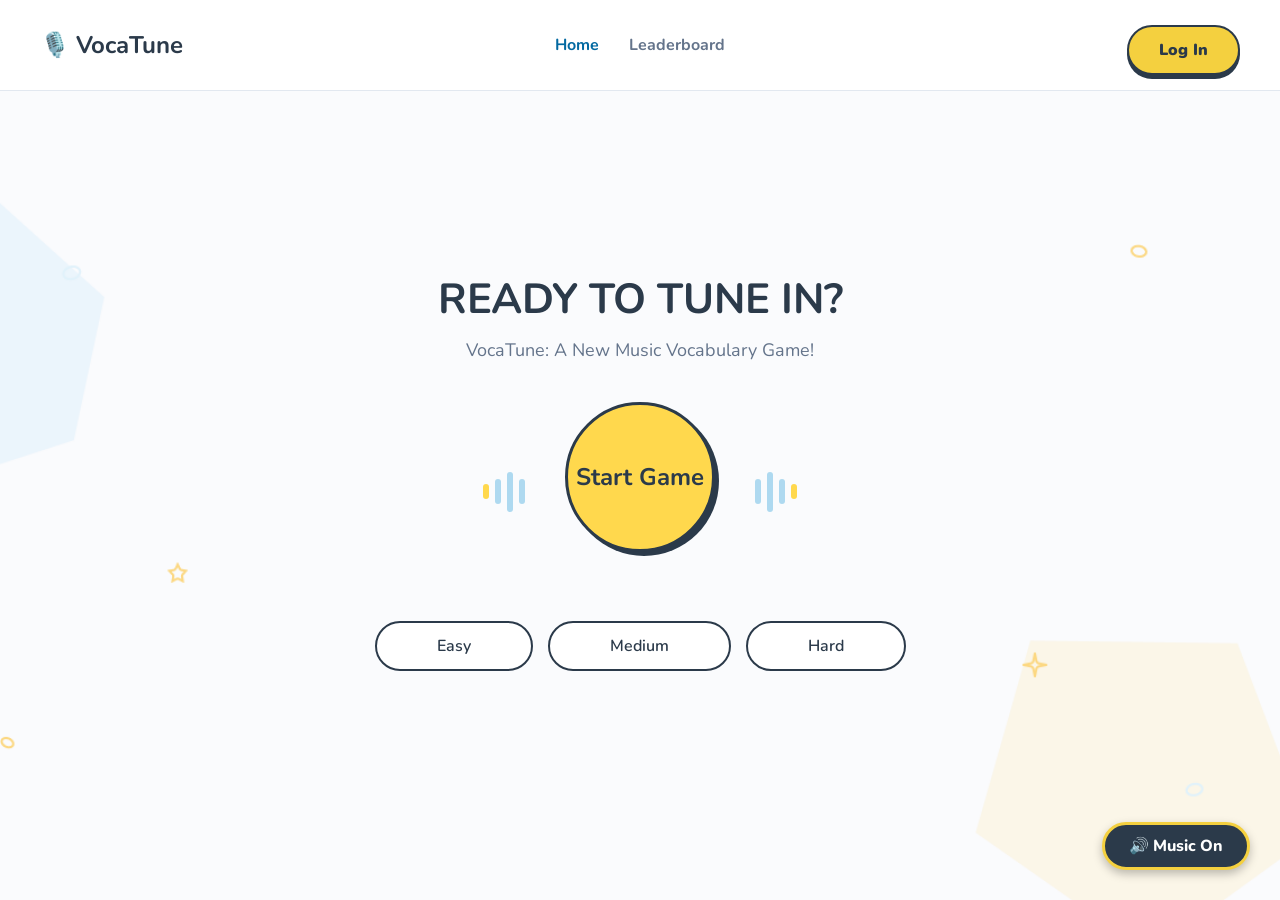
==== commit 01c5bcb7: "Membuat page admin kosakata dan membenarkan leaderboard" ====
--- a/Index.html
+++ b/Index.html
@@ -65,10 +65,9 @@
             <strong>VocaTune</strong>
         </div>
 
-        <!-- 👇 BAGIAN INI YANG KITA PERBAIKI 👇 -->
-        <ul class="nav-links">
-            <li><a href="#" id="navHome" class="active">Home</a></li>
-            <li><a href="#" id="navLeaderboard">Leaderboard</a></li>
+       <ul class="nav-links">
+            <li><a href="index.html" id="navHome" class="active">Home</a></li>
+            <li><a href="leaderboard.html" id="navLeaderboard">Leaderboard</a></li>
             <!-- 👇 TOMBOL PAUSE PRESISI (SVG) 👇 -->
             <li>
                 <a href="#" id="navPause" class="btn-pause-circle" style="display: none;">
@@ -80,13 +79,12 @@
             </li>
         </ul>
 
-        <div class="auth-button">
-            <button id="btnLogin" class="btn-primary">Log In</button>
-            <!-- Tombol Profil untuk Member (Disembunyikan di awal) -->
-            <button id="btnProfile" class="btn-profile" style="display: none;" >
-                <span class="icon-user">👤</span> user
-            </button>
-        </div>
+<div class="auth-button">
+    <button id="btnLogin" class="btn-primary">Log In</button>
+    <button id="btnProfile" class="btn-profile" style="display: none;">
+        <span class="icon-user">👤</span> Memuat...
+    </button>
+</div>
         
 
     </nav>
@@ -213,7 +211,9 @@
                     </svg>
                 </span>
             </div>
-            
+             
+             <p class="lupa-password-text">Lupa password? <a href="#" id="btnTampilkanLupaPass">Klik di sini</a></p>
+
             <button id="btnSubmitLogin" class="btn-primary auth-submit-btn">Log In</button>
 
             <p class="auth-footer-text">Belum punya akun? <span id="linkToSignUp" class="auth-link">Sign Up di sini</span></p>
@@ -242,6 +242,23 @@
     <audio id="bgmAudio" loop autoplay>
         <source src="assets/bgm/s.mp3" type="audio/mpeg">
     </audio>
+
+    <!-- ================= MODAL LUPA PASSWORD ================= -->
+    <div id="modalLupaPassword" class="modal-sembunyi">
+        <div class="modal-konten">
+            <span id="TutupModal" class="tutup-modal">&times;</span>
+            <h3 style="color: #2b3a4a; margin-top: 0;">Reset Password</h3>
+            <p style="font-size: 14px; color: #64748b;">Masukkan email yang terdaftar di VocaTune. Kami akan mengirimkan tautan untuk membuat password baru.</p>
+            
+            <div style="margin-bottom: 15px;">
+                <input type="email" id="inputEmailReset" class="settings-input" placeholder="Contoh: pemain@gmail.com" style="width: 100%; box-sizing: border-box;">
+            </div>
+            
+            <p id="pesanReset" class="pesan-notif"></p>
+            <button id="btnKirimReset" class="btn-primary" style="width: 100%;">Kirim Link Reset</button>
+        </div>
+    </div>
+
     <!-- ========================================== -->
     <!-- SCRIPT UNTUK HALAMAN BERANDA -->
     <!-- ========================================== -->
--- a/style.css
+++ b/style.css
@@ -95,7 +95,7 @@
     justify-content: center;
     text-align: center;
     padding: 40px 20px;
-    margin-top: 30px;
+    margin-top: -50px;
 }
 
 .title {
@@ -615,7 +615,7 @@
 .home-stat-card {
     cursor: pointer;
     text-align: center;
-    max-width: 180px;
+    max-width: 200px;
     transition: transform 0.2s ease-in-out;
 }
 
@@ -1444,3 +1444,116 @@
 .btn-toggle-pass:hover {
     opacity: 1;
 }
+
+/* =========================================
+   MODAL LUPA PASSWORD (DI HALAMAN LOGIN)
+   ========================================= */
+.lupa-password-text { font-size: 13px; text-align: center; margin-top: 15px; }
+.lupa-password-text a { color: #F4D03F; text-decoration: none; font-weight: 900; }
+.lupa-password-text a:hover { text-decoration: underline; }
+
+.modal-sembunyi { 
+    display: none; /* Sembunyikan secara default */
+    position: fixed; z-index: 9999; left: 0; top: 0; width: 100%; height: 100%; 
+    background-color: rgba(0,0,0,0.6); 
+    align-items: center; justify-content: center; 
+}
+
+.modal-konten { 
+    background-color: white; padding: 25px; border-radius: 12px; 
+    width: 90%; max-width: 400px; position: relative; 
+    font-family: 'Nunito', sans-serif; box-shadow: 0 10px 25px rgba(0,0,0,0.2);
+}
+
+.tutup-modal { 
+    position: absolute; right: 15px; top: 10px; font-size: 28px; 
+    font-weight: bold; color: #94a3b8; cursor: pointer; transition: 0.2s;
+}
+.tutup-modal:hover { color: #e74c3c; }
+.pesan-notif { font-size: 13px; margin-bottom: 15px; display: none; font-weight: bold; }
+/* ==========================================
+   LEADERBOARD & SETTINGS LAYOUT
+========================================== */
+
+/* Background halaman */
+.bg-light {
+    background-color: #f8fafc;
+    margin: 0;
+    font-family: 'Nunito', sans-serif;
+}
+
+/* Pembungkus utama agar posisinya di tengah layar */
+.settings-container {
+    max-width: 650px;
+    margin: 40px auto;
+    padding: 0 20px;
+}
+
+/* Bagian Judul (Hall of Fame) */
+.settings-header {
+    text-align: center;
+    margin-bottom: 30px;
+}
+
+.settings-header h2 {
+    font-size: 36px;
+    color: #2b3a4a;
+    margin: 0 0 5px 0;
+    font-weight: 900;
+}
+
+.settings-header p {
+    color: #64748b;
+    font-size: 16px;
+    margin: 0;
+    font-weight: bold;
+}
+
+/* Kotak Putih Utama (Tempat list pemain) */
+.settings-card {
+    background-color: #ffffff;
+    border-radius: 20px;
+    padding: 25px 20px;
+    box-shadow: 0 10px 25px rgba(0, 0, 0, 0.05);
+    border: 2px solid #e2e8f0;
+}
+
+/* Teks loading sebelum data Supabase muncul */
+.loading-text {
+    text-align: center;
+    color: #64748b;
+    padding: 40px 0;
+    font-weight: bold;
+}
+
+/* Area tombol di bawah kartu */
+.card-footer {
+    text-align: center;
+    margin-top: 30px;
+    margin-bottom: 10px;
+}
+
+/* Gaya Tombol Primary (Main Sekarang) */
+.btn-primary {
+    background-color: #F4D03F;
+    color: #2b3a4a;
+    border: 2px solid #2b3a4a;
+    padding: 12px 30px;
+    border-radius: 30px;
+    font-size: 16px;
+    font-weight: 900;
+    font-family: 'Nunito', sans-serif;
+    cursor: pointer;
+    transition: all 0.2s ease;
+    box-shadow: 0 4px 0 #2b3a4a;
+}
+
+.btn-primary:hover {
+    transform: translateY(2px);
+    box-shadow: 0 2px 0 #2b3a4a;
+}
+
+.btn-primary:active {
+    transform: translateY(4px);
+    box-shadow: 0 0 0 #2b3a4a;
+}
